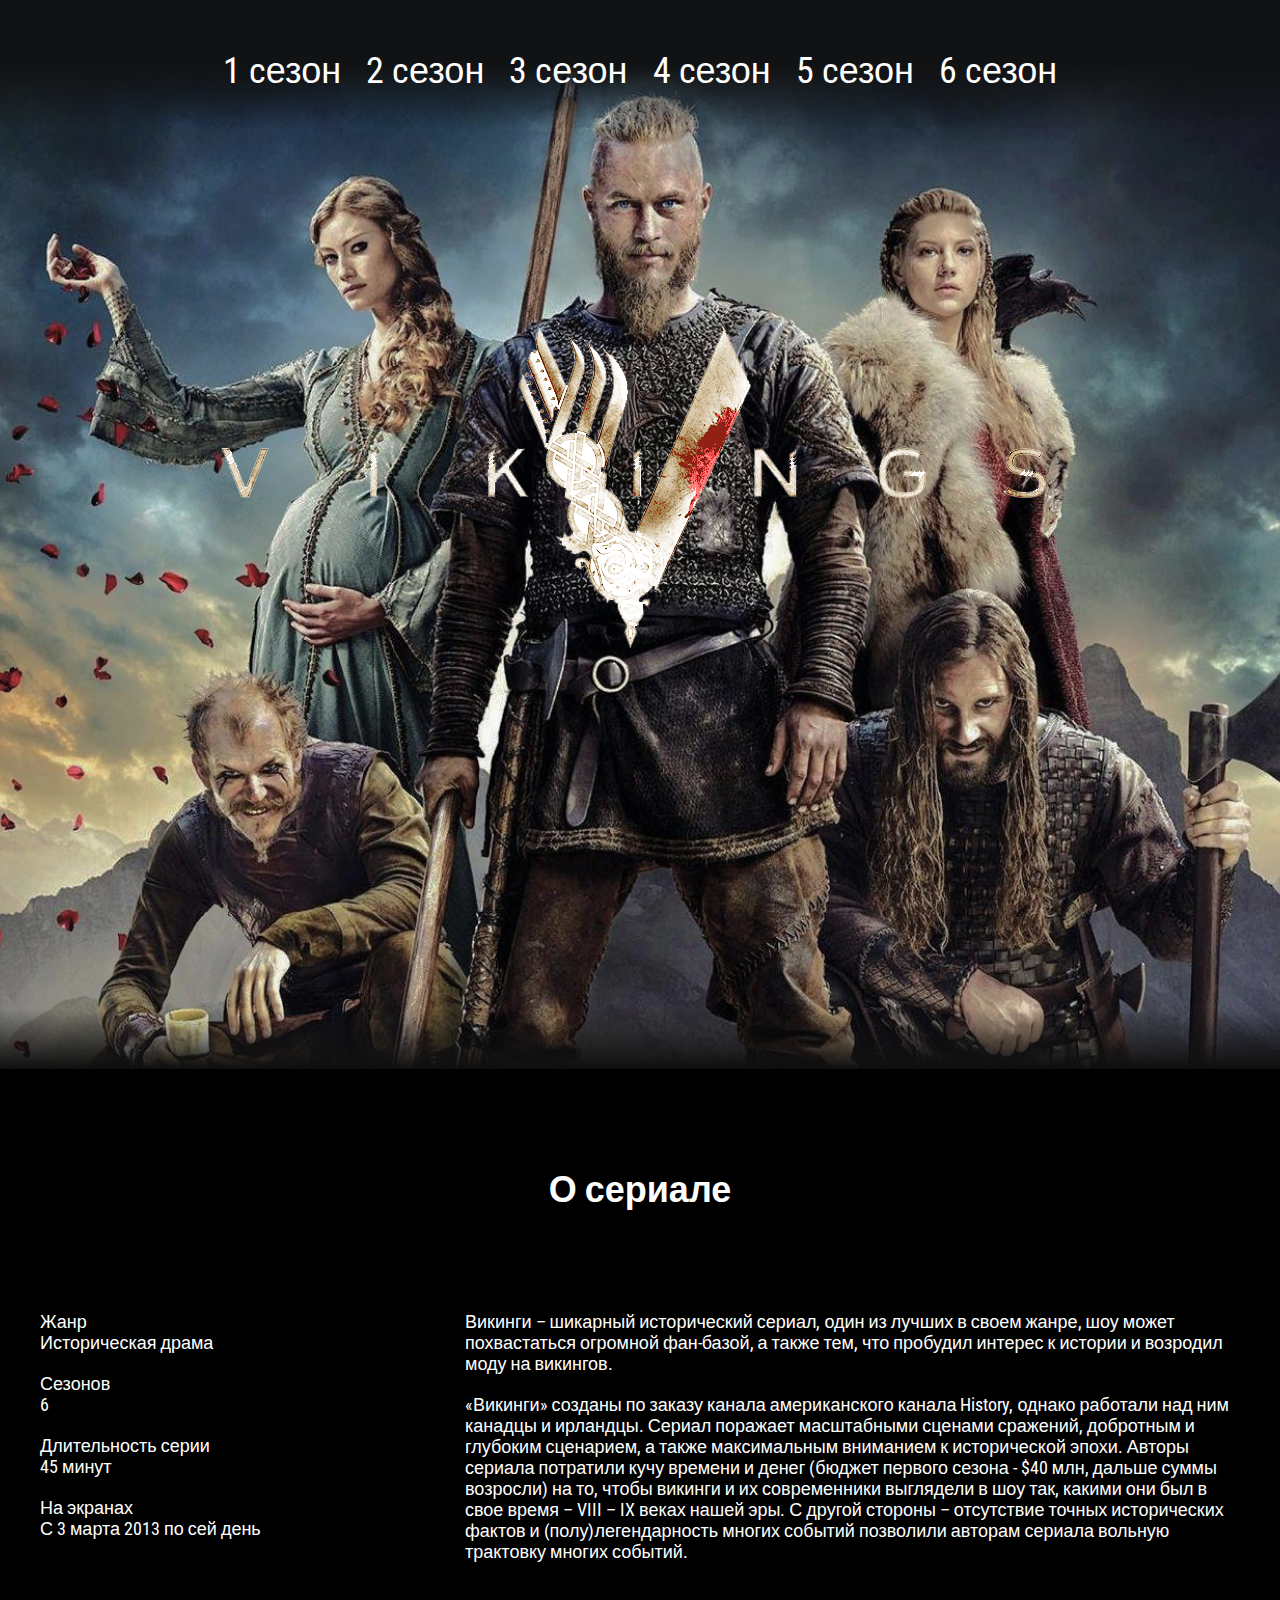
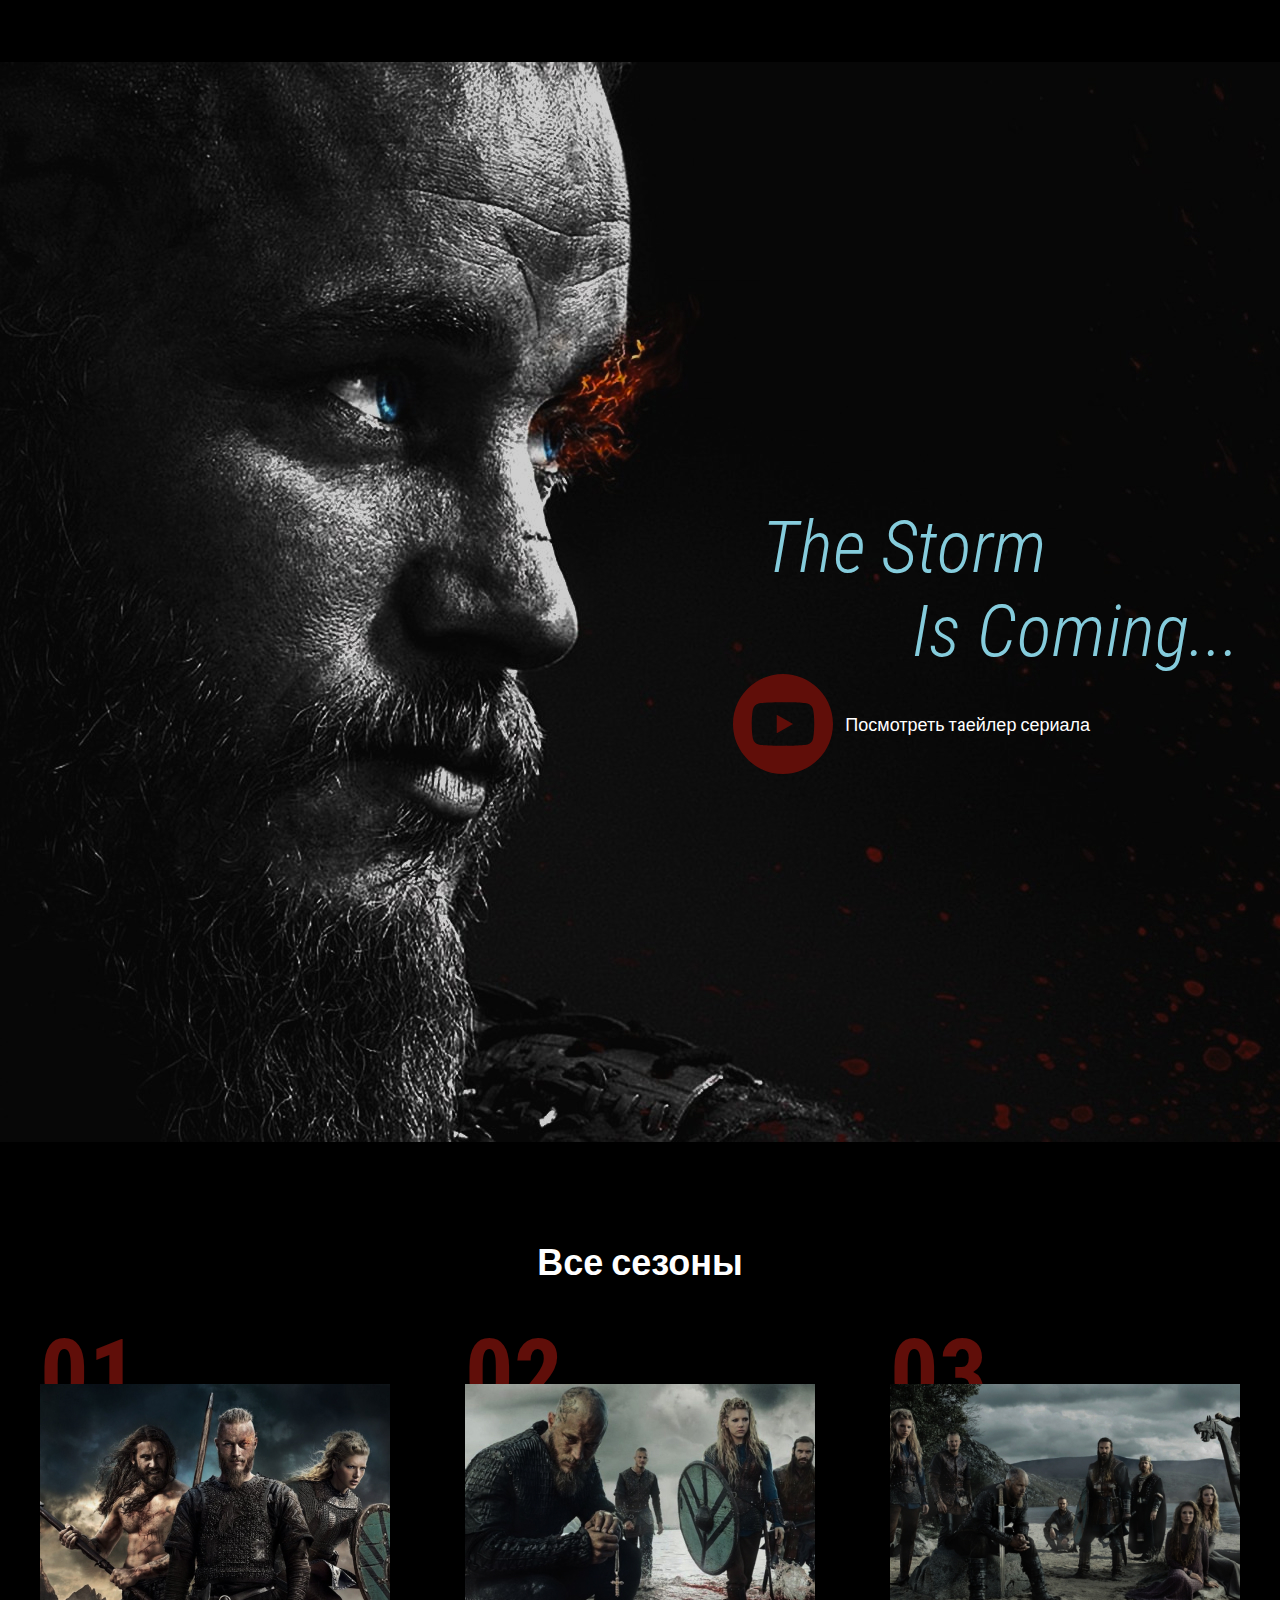
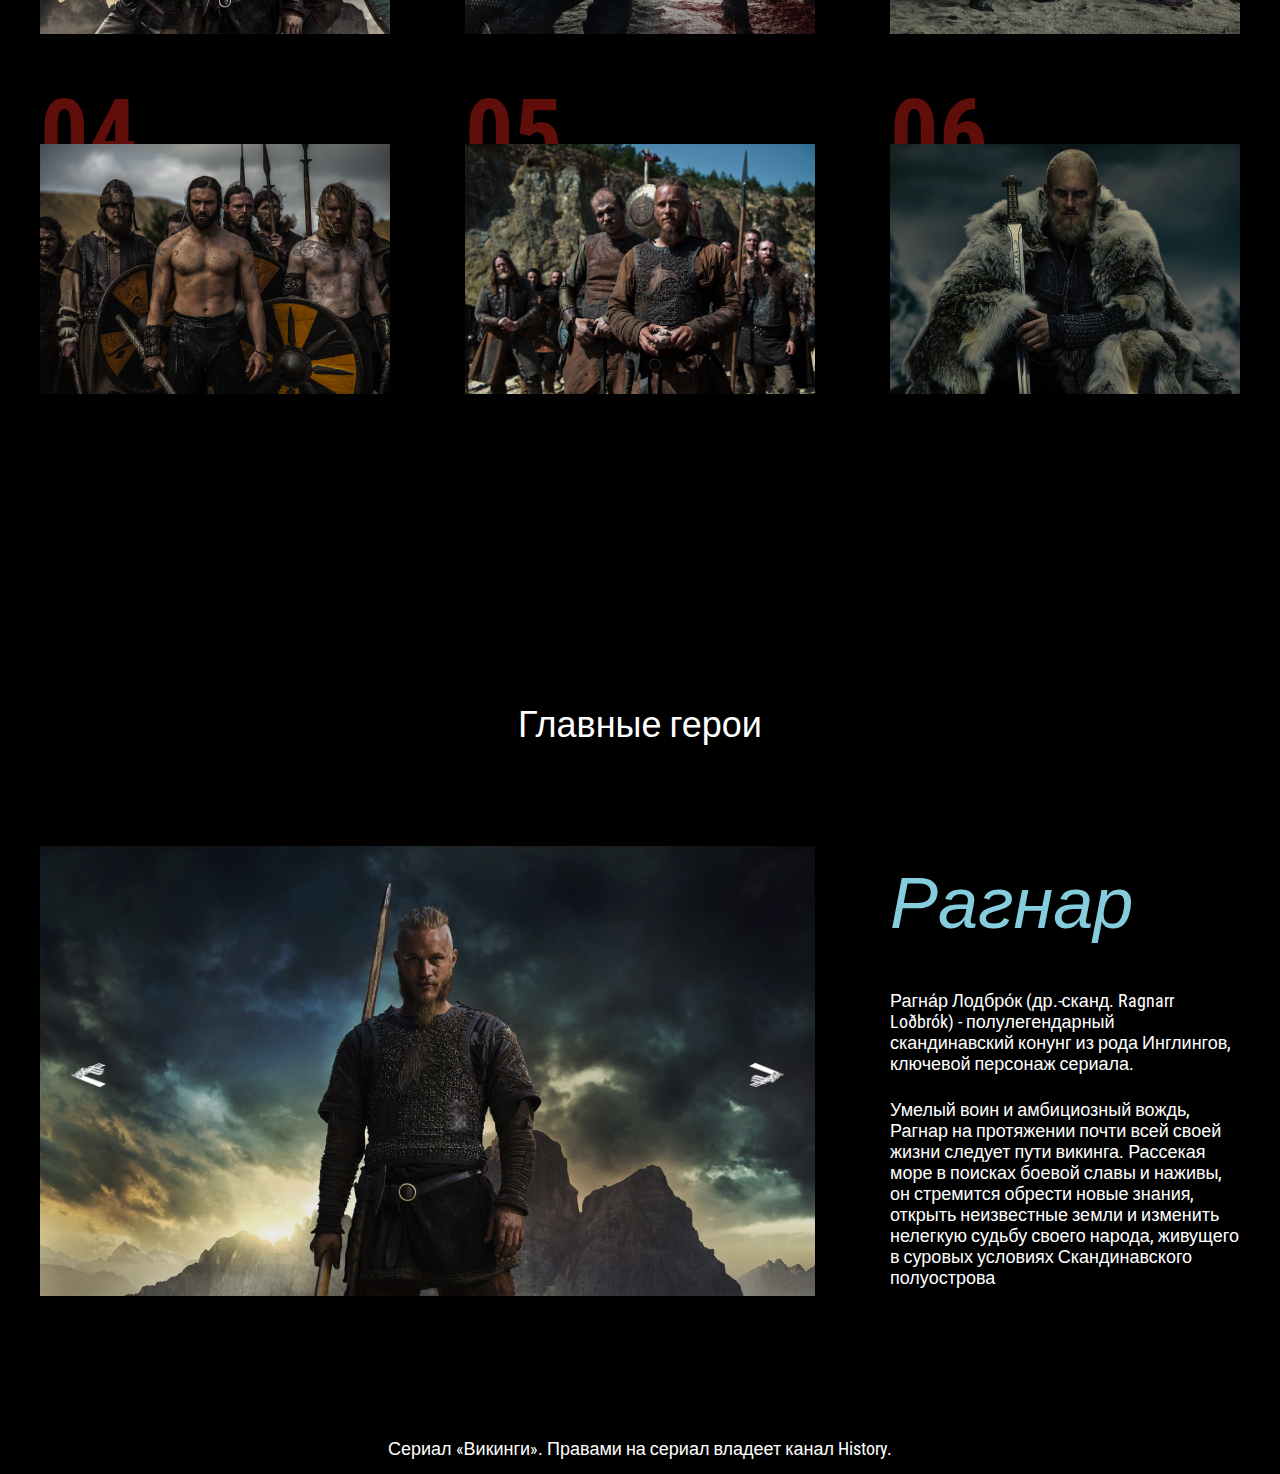
==== index.html @ b6025265 "initial commit" ====
<!DOCTYPE html>
<html lang="en">
<head>
  <meta charset="UTF-8">
  <meta name="viewport" content="width=device-width, initial-scale=1.0, shrink-to-fit=no">
  <title>Стартовый шаблон</title>
  <link rel="stylesheet" href="css/styles.css">
</head>
<body>
  <header class="header">
    <div class="site-header">
      <div class="container">
        <nav class="site-header__nav navbar">
          <ul class="navbar__list">
            <li class="navbar__item">
              <a href="#" class="navbar__link">1 cезон</a>
            </li>
            <li class="navbar__item">
              <a href="#" class="navbar__link">2 cезон</a>
            </li>
            <li class="navbar__item">
              <a href="#" class="navbar__link">3 cезон</a>
            </li>
            <li class="navbar__item">
              <a href="#" class="navbar__link">4 cезон</a>
            </li>
            <li class="navbar__item">
              <a href="#" class="navbar__link">5 cезон</a>
            </li>
            <li class="navbar__item">
              <a href="#" class="navbar__link">6 cезон</a>
            </li>
          </ul>
        </nav>
        <button class="menu-burger" type="button"></button>
      </div>
    </div>
    <div class="hero">
      <div class="container hero__container">
        <a href="#" class="logo">
          <img class="logo-img" src="img/logo.png" alt="">
        </a>
      </div>
    </div>
    <div class="header-bottom">
    </div>
  </header>
  <main class="site-main">
    <section class="about">
      <div class="container">
        <h2 class="about__title">О сериале</h2>
        <div class="about__wrapper">
          <ul class="about__list">
            <li class="about__item">
              <p class="about__text">Жанр</p>
              <p class="about__text">Историческая драма</p>
            </li>
            <li class="about__item">
              <p class="about__text">Сезонов</p>
              <p class="about__text">6</p>
            </li>
            <li class="about__item">
              <p class="about__text">Длительность серии</p>
              <p class="about__text">45 минут</p>
            </li>
            <li class="about__item">
              <p class="about__text">На экранах</p>
              <p class="about__text">С 3 марта 2013 по сей день</p>
            </li>
          </ul>
          <div class="about__box">
            <p class="about__text about__box-text">Викинги – шикарный исторический сериал, один из лучших в своем жанре, шоу может
              похвастаться огромной фан-базой, а также тем, что пробудил интерес к истории и возродил моду на викингов.</p>
            <p class="about__text about__box-text">«Викинги» созданы по заказу канала американского канала History, однако
              работали над ним канадцы и ирландцы. Сериал поражает масштабными сценами сражений, добротным и глубоким сценарием, а
              также максимальным вниманием к исторической
              эпохи. Авторы сериала потратили кучу времени и денег (бюджет первого сезона - $40 млн, дальше суммы возросли) на то,
              чтобы викинги и их современники выглядели в шоу так, какими они был в свое время – VIII – IX веках нашей эры. С
              другой
              стороны – отсутствие точных исторических фактов и (полу)легендарность многих событий позволили авторам сериала
              вольную
              трактовку многих событий.</p>
          </div>
        </div>
      </div>
    </section>
    <section class="youtube">
      <div class="container">
        <div class="youtube__wrapper">
          <h2 class="youtube__title">
            The Storm <span class="youtube__title--left">Is Coming...</span>
          </h2>
          <a href="https://www.youtube.com/results?search_query=mayoq+uz" target="_blank" class="youtube__link">Посмотреть тaейлер сериала</a>
        </div>
      </div>
    </section>
    <section class="intro">
      <div class="container">
        <h2 class="intro__title">Все сезоны</h2>
        <ul class="intro__list">
          <li class="intro__item">
            <img src="img/sezon1.jpg" alt="" class="intro__img">
            <a class="intro__item-hover" href="#">Смотреть</a>
          </li>
          <li class="intro__item">
            <img src="img/sezon2.jpg" alt="" class="intro__img">
            <a class="intro__item-hover" href="#">Смотреть</a>
          </li>
          <li class="intro__item">
            <img src="img/sezon3.jpg" alt="" class="intro__img">
            <a class="intro__item-hover" href="#">Смотреть</a>
          </li>
          <li class="intro__item">
            <img src="img/sezon4.jpg" alt="" class="intro__img">
            <a class="intro__item-hover" href="#">Смотреть</a>
          </li>
          <li class="intro__item">
            <img src="img/sezon5.jpg" alt="" class="intro__img">
            <a class="intro__item-hover" href="#">Смотреть</a>
          </li>
          <li class="intro__item">
            <img src="img/sezon6.jpg" alt="" class="intro__img">
            <a class="intro__item-hover" href="#">Смотреть</a>
          </li>
        </ul>
      </div>
    </section>
    <section class="slide">
      <div class="container">
        <h2 class="slide__title">Главные герои</h2>
        <div class="slide__wrapper">
          <div class="slide__carousel carosel">
            <button class="carosel__prev carousel-btn"></button>
            <button class="carosel__next carousel-btn"></button>
            <img src="img/ragnar.jpg" alt="" class="carosel__img">
          </div>
          <div class="slide__info information">
            <h3 class="information__title">Рагнар</h3>
            <p class="information__text information__text--first">Рагна́р Лодбро́к (др.-сканд. Ragnarr Loðbrók) - полулегендарный скандинавский конунг из рода Инглингов, ключевой персонаж сериала.</p>
            <p class="information__text">Умелый воин и амбициозный вождь, Рагнар на протяжении почти всей своей жизни следует пути викинга. Рассекая море в
            поисках боевой славы и наживы, он стремится обрести новые знания, открыть неизвестные земли и изменить нелегкую судьбу
            своего народа, живущего в суровых условиях Скандинавского полуострова</p>
          </div>
        </div>
      </div>
    </section>
  </main>


  <footer class="site-footer">
    <div class="container">
      <p class="site-footer__text">Сериал «Викинги». Правами на сериал владеет канал History.</p>
    </div>
  </footer>


  <script>
    var elModalToggler = document.querySelector('.menu-burger');
    var elModal = document.querySelector('.site-header');
    var elModalClose = document.querySelector('.site-header--open');

    elModalToggler.addEventListener('click', function () {
      elModal.classList.toggle('site-header--open');
    });
  </script>
</body>
</html>
---- css/styles.css ----
/*! normalize.css v8.0.1 | MIT License | github.com/necolas/normalize.css */
/* Document
========================================================================== */
/**
* 1. Correct the line height in all browsers.
* 2. Prevent adjustments of font size after orientation changes in iOS.
*/
html {
  line-height: 1.15;
  /* 1 */
  -webkit-text-size-adjust: 100%;
  /* 2 */
}

/* Sections
========================================================================== */
/**
* Remove the margin in all browsers.
*/
body {
  margin: 0;
}

/**
* Render the `main` element consistently in IE.
*/
main {
  display: block;
}

/**
* Correct the font size and margin on `h1` elements within `section` and
* `article` contexts in Chrome, Firefox, and Safari.
*/
h1 {
  font-size: 2em;
  margin: 0.67em 0;
}

/* Grouping content
========================================================================== */
/**
* 1. Add the correct box sizing in Firefox.
* 2. Show the overflow in Edge and IE.
*/
hr {
  -webkit-box-sizing: content-box;
          box-sizing: content-box;
  /* 1 */
  height: 0;
  /* 1 */
  overflow: visible;
  /* 2 */
}

/**
* 1. Correct the inheritance and scaling of font size in all browsers.
* 2. Correct the odd `em` font sizing in all browsers.
*/
pre {
  font-family: monospace, monospace;
  /* 1 */
  font-size: 1em;
  /* 2 */
}

/* Text-level semantics
========================================================================== */
/**
* Remove the gray background on active links in IE 10.
*/
a {
  background-color: transparent;
}

/**
* 1. Remove the bottom border in Chrome 57-
* 2. Add the correct text decoration in Chrome, Edge, IE, Opera, and Safari.
*/
abbr[title] {
  border-bottom: none;
  /* 1 */
  text-decoration: underline;
  /* 2 */
  -webkit-text-decoration: underline dotted;
          text-decoration: underline dotted;
  /* 2 */
}

/**
* Add the correct font weight in Chrome, Edge, and Safari.
*/
b,
strong {
  font-weight: bolder;
}

/**
* 1. Correct the inheritance and scaling of font size in all browsers.
* 2. Correct the odd `em` font sizing in all browsers.
*/
code,
kbd,
samp {
  font-family: monospace, monospace;
  /* 1 */
  font-size: 1em;
  /* 2 */
}

/**
* Add the correct font size in all browsers.
*/
small {
  font-size: 80%;
}

/**
* Prevent `sub` and `sup` elements from affecting the line height in
* all browsers.
*/
sub,
sup {
  font-size: 75%;
  line-height: 0;
  position: relative;
  vertical-align: baseline;
}

sub {
  bottom: -0.25em;
}

sup {
  top: -0.5em;
}

/* Embedded content
========================================================================== */
/**
* Remove the border on images inside links in IE 10.
*/
img {
  border-style: none;
}

/* Forms
========================================================================== */
/**
* 1. Change the font styles in all browsers.
* 2. Remove the margin in Firefox and Safari.
*/
button,
input,
optgroup,
select,
textarea {
  font-family: inherit;
  /* 1 */
  font-size: 100%;
  /* 1 */
  line-height: 1.15;
  /* 1 */
  margin: 0;
  /* 2 */
}

/**
* Show the overflow in IE.
* 1. Show the overflow in Edge.
*/
button,
input {
  /* 1 */
  overflow: visible;
}

/**
* Remove the inheritance of text transform in Edge, Firefox, and IE.
* 1. Remove the inheritance of text transform in Firefox.
*/
button,
select {
  /* 1 */
  text-transform: none;
}

/**
* Correct the inability to style clickable types in iOS and Safari.
*/
button,
[type="button"],
[type="reset"],
[type="submit"] {
  -webkit-appearance: button;
}

/**
* Remove the inner border and padding in Firefox.
*/
button::-moz-focus-inner,
[type="button"]::-moz-focus-inner,
[type="reset"]::-moz-focus-inner,
[type="submit"]::-moz-focus-inner {
  border-style: none;
  padding: 0;
}

/**
* Restore the focus styles unset by the previous rule.
*/
button:-moz-focusring,
[type="button"]:-moz-focusring,
[type="reset"]:-moz-focusring,
[type="submit"]:-moz-focusring {
  outline: 1px dotted ButtonText;
}

/**
* Correct the padding in Firefox.
*/
fieldset {
  padding: 0.35em 0.75em 0.625em;
}

/**
* 1. Correct the text wrapping in Edge and IE.
* 2. Correct the color inheritance from `fieldset` elements in IE.
* 3. Remove the padding so developers are not caught out when they zero out
*    `fieldset` elements in all browsers.
*/
legend {
  -webkit-box-sizing: border-box;
          box-sizing: border-box;
  /* 1 */
  color: inherit;
  /* 2 */
  display: table;
  /* 1 */
  max-width: 100%;
  /* 1 */
  padding: 0;
  /* 3 */
  white-space: normal;
  /* 1 */
}

/**
* Add the correct vertical alignment in Chrome, Firefox, and Opera.
*/
progress {
  vertical-align: baseline;
}

/**
* Remove the default vertical scrollbar in IE 10+.
*/
textarea {
  overflow: auto;
}

/**
* 1. Add the correct box sizing in IE 10.
* 2. Remove the padding in IE 10.
*/
[type="checkbox"],
[type="radio"] {
  -webkit-box-sizing: border-box;
          box-sizing: border-box;
  /* 1 */
  padding: 0;
  /* 2 */
}

/**
* Correct the cursor style of increment and decrement buttons in Chrome.
*/
[type="number"]::-webkit-inner-spin-button,
[type="number"]::-webkit-outer-spin-button {
  height: auto;
}

/**
* 1. Correct the odd appearance in Chrome and Safari.
* 2. Correct the outline style in Safari.
*/
[type="search"] {
  -webkit-appearance: textfield;
  /* 1 */
  outline-offset: -2px;
  /* 2 */
}

/**
* Remove the inner padding in Chrome and Safari on macOS.
*/
[type="search"]::-webkit-search-decoration {
  -webkit-appearance: none;
}

/**
* 1. Correct the inability to style clickable types in iOS and Safari.
* 2. Change font properties to `inherit` in Safari.
*/
::-webkit-file-upload-button {
  -webkit-appearance: button;
  /* 1 */
  font: inherit;
  /* 2 */
}

/* Interactive
========================================================================== */
/*
* Add the correct display in Edge, IE 10+, and Firefox.
*/
details {
  display: block;
}

/*
* Add the correct display in all browsers.
*/
summary {
  display: list-item;
}

/* Misc
========================================================================== */
/**
* Add the correct display in IE 10+.
*/
template {
  display: none;
}

/**
* Add the correct display in IE 10.
*/
[hidden] {
  display: none;
}

@font-face {
  font-family: "Roboto Condensed";
  font-style: italic;
  font-weight: 300;
  font-display: swap;
  src: url("../fonts/roboto-condensed-v19-latin-300italic.woff2") format("woff2"), url("../fonts/roboto-condensed-v19-latin-300italic.woff") format("woff");
}

@font-face {
  font-family: "Roboto Condensed";
  font-style: normal;
  font-weight: 400;
  font-display: swap;
  src: url("../fonts/roboto-condensed-v19-latin-regular.woff2") format("woff2"), url("../fonts/roboto-condensed-v19-latin-regular.woff") format("woff");
}

@font-face {
  font-family: "Roboto Condensed";
  font-style: normal;
  font-weight: 700;
  font-display: swap;
  src: url("../fonts/roboto-condensed-v19-latin-700.woff2") format("woff2"), url("../fonts/roboto-condensed-v19-latin-700.woff") format("woff");
}

html {
  height: 100%;
  scroll-behavior: smooth;
  -webkit-box-sizing: border-box;
          box-sizing: border-box;
}

*,
*::before,
*::after {
  -webkit-box-sizing: inherit;
          box-sizing: inherit;
  margin: 0;
  padding: 0;
  list-style: none;
  text-decoration: none;
}

body {
  display: -webkit-box;
  display: -ms-flexbox;
  display: flex;
  -webkit-box-orient: vertical;
  -webkit-box-direction: normal;
      -ms-flex-direction: column;
          flex-direction: column;
  height: 100%;
  font-family: "Roboto Condensed", sans-serif;
  font-size: 16px;
  line-height: 1.5;
  background-color: #000;
  color: #fff;
}

img {
  max-width: 100%;
  height: auto;
}

.visually-hidden {
  position: absolute;
  width: 1px;
  height: 1px;
  margin: -1px;
  border: 0;
  padding: 0;
  clip: rect(0 0 0 0);
  overflow: hidden;
}

.container {
  max-width: 1280px;
  padding-left: 40px;
  padding-right: 40px;
  margin-left: auto;
  margin-right: auto;
}

@media only screen and (max-width: 1000px) {
  .container {
    padding-left: 20px;
    padding-right: 20px;
  }
}

.header {
  background-image: url("../img/hero-bg.jpg");
  background-repeat: no-repeat;
  background-position: center 65px;
  background-size: cover;
}

.site-header {
  padding: 50px 0 58px;
  background-image: -webkit-gradient(linear, left top, left bottom, from(#111213), color-stop(43.62%, #111213), color-stop(86.33%, rgba(32, 31, 33, 0)));
  background-image: linear-gradient(180deg, #111213 0%, #111213 43.62%, rgba(32, 31, 33, 0) 86.33%);
}

.header-bottom {
  padding: 30px 0;
  background-image: -webkit-gradient(linear, left top, left bottom, from(#0E0E0E), color-stop(16.53%, rgba(17, 17, 17, 0.850295)), to(rgba(32, 31, 33, 0)));
  background-image: linear-gradient(180deg, #0E0E0E 0%, rgba(17, 17, 17, 0.850295) 16.53%, rgba(32, 31, 33, 0) 100%);
  -webkit-transform: rotate(180deg);
          transform: rotate(180deg);
}

@media only screen and (max-width: 600px) {
  .site-header {
    padding: 20px 0;
  }
  .header {
    background-position: center 25px;
  }
}

.navbar__list {
  display: -webkit-box;
  display: -ms-flexbox;
  display: flex;
  -webkit-box-align: center;
      -ms-flex-align: center;
          align-items: center;
  -webkit-box-pack: center;
      -ms-flex-pack: center;
          justify-content: center;
}

.navbar__item {
  margin-right: 25px;
}

.navbar__item:last-child {
  margin-right: 0;
}

.navbar__link {
  font-size: 36px;
  line-height: 42px;
  color: #FFFFFF;
  -webkit-transition: color 0.3s ease;
  transition: color 0.3s ease;
}

.navbar__link:hover {
  color: #85CCDC;
  text-decoration: underline;
}

.menu-burger {
  display: none;
}

@media only screen and (max-width: 1000px) {
  .site-header__nav {
    display: none;
  }
  .menu-burger {
    display: -webkit-box;
    display: -ms-flexbox;
    display: flex;
    width: 40px;
    height: 40px;
    background-image: url("../img/menu-icon.svg");
    background-repeat: no-repeat;
    background-position: center center;
    background-size: contain;
    border: none;
    background-color: transparent;
    margin-left: auto;
    position: relative;
    z-index: 10;
    outline: 0;
  }
  .site-header--open .menu-burger {
    background-image: url("../img/menu-close.svg");
  }
  .site-header--open {
    position: relative;
  }
  .site-header--open::before {
    content: "";
    display: inline-block;
    position: absolute;
    left: 0;
    top: 0;
    width: 100%;
    height: 1100vh;
    background-color: rgba(0, 0, 0, 0.4);
    z-index: 4;
  }
  .site-header--open .site-header__nav {
    display: block;
    position: absolute;
    top: 0;
    right: 0;
    width: 75%;
    height: 100vh;
    background-color: #333;
    padding: 90px 20px 00px 0;
    z-index: 5;
    overflow-y: auto;
  }
  .site-header--open .navbar__list {
    -webkit-box-orient: vertical;
    -webkit-box-direction: normal;
        -ms-flex-direction: column;
            flex-direction: column;
    -webkit-box-align: end;
        -ms-flex-align: end;
            align-items: flex-end;
  }
  .site-header--open .navbar__item {
    margin-right: 0;
    margin-bottom: 60px;
  }
  .site-header--open .navbar__item:last-child {
    margin-bottom: 0;
  }
  .site-header--open .navbar__link {
    font-size: 32px;
    letter-spacing: 1px;
  }
  .site-header--open .navbar__link:hover {
    color: #fff;
    text-decoration: none;
    opacity: 0.7;
  }
}

@media only screen and (max-width: 650px) {
  .site-header--open .navbar__item {
    margin-bottom: 25px;
  }
  .site-header--open .navbar__link {
    font-size: 20px;
    line-height: 24px;
  }
}

@media only screen and (max-width: 600px) {
  .menu-burger {
    width: 25px;
    height: 25px;
  }
}

.logo {
  display: inline-block;
  vertical-align: baseline;
}

.logo-img {
  display: inline-block;
  vertical-align: middle;
}

.hero {
  padding: 178px 0 360px;
}

.hero__container {
  display: -webkit-box;
  display: -ms-flexbox;
  display: flex;
  -webkit-box-align: center;
      -ms-flex-align: center;
          align-items: center;
  -webkit-box-pack: center;
      -ms-flex-pack: center;
          justify-content: center;
}

@media only screen and (max-width: 1000px) {
  .hero {
    padding: 120px 0 282px;
  }
}

@media only screen and (max-width: 700px) {
  .hero {
    padding: 80px 0 180px;
  }
}

@media only screen and (max-width: 450px) {
  .hero {
    padding: 40px 0 100px;
  }
}

.about {
  padding: 100px 0;
}

.about__wrapper {
  display: -webkit-box;
  display: -ms-flexbox;
  display: flex;
  -webkit-box-pack: justify;
      -ms-flex-pack: justify;
          justify-content: space-between;
}

.about__title {
  text-align: center;
  font-size: 36px;
  line-height: 42px;
  margin-bottom: 100px;
}

.about__list {
  margin-right: 30px;
  min-width: 225px;
}

.about__item {
  margin-bottom: 20px;
}

.about__item:last-child {
  margin-bottom: 0;
}

.about__text {
  font-size: 18px;
  line-height: 21px;
}

.about__box {
  max-width: 775px;
}

.about__box-text {
  margin-bottom: 20px;
}

.about__box-text:last-child {
  margin-bottom: 0;
}

@media only screen and (max-width: 700px) {
  .about {
    padding: 50px 0;
  }
  .about__title {
    margin-bottom: 50px;
    text-align: left;
  }
  .about__wrapper {
    -webkit-box-orient: vertical;
    -webkit-box-direction: normal;
        -ms-flex-direction: column;
            flex-direction: column;
  }
  .about__text {
    font-size: 16px;
  }
  .about__list {
    margin-bottom: 40px;
  }
}

.youtube {
  padding: 444px 0 368px;
  background-image: url("../img/youtube.jpg");
  background-repeat: no-repeat;
  background-position: center center;
  background-size: cover;
  position: relative;
}

.youtube__wrapper {
  display: -webkit-box;
  display: -ms-flexbox;
  display: flex;
  -webkit-box-orient: vertical;
  -webkit-box-direction: normal;
      -ms-flex-direction: column;
          flex-direction: column;
  -webkit-box-align: end;
      -ms-flex-align: end;
          align-items: flex-end;
}

.youtube__title {
  font-style: italic;
  font-weight: 300;
  font-size: 72px;
  line-height: 84px;
  color: #85CCDC;
}

.youtube__title--left {
  display: block;
  padding-left: 150px;
}

.youtube__link {
  font-size: 18px;
  line-height: 21px;
  padding-right: 150px;
  color: #FFFFFF;
  display: -webkit-box;
  display: -ms-flexbox;
  display: flex;
  -webkit-box-align: center;
      -ms-flex-align: center;
          align-items: center;
}

.youtube__link::before {
  content: "";
  display: inline-block;
  width: 100px;
  height: 100px;
  background-image: url("../img/youtube-icon.svg");
  background-repeat: no-repeat;
  background-position: center center;
  background-size: contain;
  margin-right: 12px;
}

.youtube__link::after {
  content: "";
  display: -webkit-box;
  display: -ms-flexbox;
  display: flex;
  position: absolute;
  left: 0;
  top: 0;
  width: 100%;
  bottom: 0;
}

@media only screen and (max-width: 1200px) {
  .youtube {
    padding: 350px 0 300px;
  }
}

@media only screen and (max-width: 1000px) {
  .youtube {
    padding: 280px 0 220px;
  }
  .youtube__title {
    font-size: 54px;
    line-height: 70px;
  }
  .youtube__link {
    padding-right: 80px;
  }
}

@media only screen and (max-width: 800px) {
  .youtube {
    padding: 190px 0 110px;
  }
  .youtube__title {
    font-size: 36px;
    line-height: 50px;
    margin-bottom: 20px;
  }
  .youtube__title--left {
    padding-left: 50px;
  }
  .youtube__link {
    padding-right: 0;
    font-size: 16px;
    -webkit-box-orient: vertical;
    -webkit-box-direction: normal;
        -ms-flex-direction: column;
            flex-direction: column;
  }
  .youtube__link::before {
    width: 50px;
    height: 50px;
    margin-right: 0;
    margin-bottom: 10px;
  }
}

@media only screen and (max-width: 430px) {
  .youtube__title {
    font-size: 28px;
    line-height: 35px;
    margin-bottom: 20px;
  }
  .youtube__title--left {
    padding-left: 20px;
  }
  .youtube__link {
    max-width: 150px;
  }
}

.intro {
  padding: 100px 0;
}

.intro__title {
  text-align: center;
  margin-bottom: 100px;
  font-size: 36px;
  line-height: 42px;
}

.intro__list {
  display: -webkit-box;
  display: -ms-flexbox;
  display: flex;
  margin: 0 -37.5px;
  -ms-flex-wrap: wrap;
      flex-wrap: wrap;
  -ms-flex-pack: distribute;
      justify-content: space-around;
  -webkit-box-align: center;
      -ms-flex-align: center;
          align-items: center;
}

.intro__item {
  max-width: 350px;
  margin: 0 37.5px;
  padding: 0px 0 0px;
  position: relative;
  margin-bottom: 110px;
}

.intro__item::before {
  content: "00";
  display: inline-block;
  position: absolute;
  top: -10px;
  left: 0;
  font-weight: bold;
  font-size: 96px;
  line-height: 0;
  color: #600E09;
  z-index: -1;
}

.intro__item:hover::after {
  -webkit-transform: scaleX(1);
          transform: scaleX(1);
}

.intro__item:hover .intro__item-hover {
  opacity: 1;
}

.intro__item::after {
  content: "";
  -webkit-transition: -webkit-transform 0.3s ease;
  transition: -webkit-transform 0.3s ease;
  transition: transform 0.3s ease;
  transition: transform 0.3s ease, -webkit-transform 0.3s ease;
  display: inline-block;
  position: absolute;
  top: 0px;
  bottom: 0px;
  left: 0;
  right: 0;
  background-color: rgba(0, 0, 0, 0.5);
  -webkit-transform: scaleX(0);
          transform: scaleX(0);
}

.intro__item:nth-child(1)::before {
  content: "01";
}

.intro__item:nth-child(2)::before {
  content: "02";
}

.intro__item:nth-child(3)::before {
  content: "03";
}

.intro__item:nth-child(4)::before {
  content: "04";
}

.intro__item:nth-child(5)::before {
  content: "05";
}

.intro__item:nth-child(6)::before {
  content: "06";
}

.intro__img {
  display: inline-block;
  vertical-align: middle;
  -o-object-fit: cover;
     object-fit: cover;
  width: 350px;
}

.intro__item-hover {
  background-color: #000;
  padding: 15px;
  -webkit-transform: translate(-50%, -50%);
          transform: translate(-50%, -50%);
  position: absolute;
  top: 50%;
  opacity: 0;
  left: 50%;
  font-size: 36px;
  line-height: 42px;
  z-index: 11;
  display: inline-block;
  color: #fff;
}

@media only screen and (max-width: 1200px) {
  .intro__list {
    margin: 0 -20px;
  }
  .intro__item {
    margin: 0 20px 110px;
  }
}

@media only screen and (max-width: 1000px) {
  .intro {
    padding: 45px 0;
  }
  .intro__title {
    margin-bottom: 50px;
    font-size: 30px;
  }
}

.slide {
  padding: 100px 0 120px;
}

.slide__title {
  text-align: center;
  margin-bottom: 100px;
  font-weight: normal;
  font-size: 36px;
  line-height: 42px;
}

.slide__wrapper {
  display: -webkit-box;
  display: -ms-flexbox;
  display: flex;
  -webkit-box-pack: justify;
      -ms-flex-pack: justify;
          justify-content: space-between;
  -webkit-box-align: center;
      -ms-flex-align: center;
          align-items: center;
}

.slide__carousel {
  position: relative;
  margin-right: 20px;
}

.carosel__prev {
  background-image: url("../img/slide-btn_prev.png");
  left: 30px;
}

.carousel-btn {
  border: 0;
  background-color: transparent;
  position: absolute;
  top: 50%;
  -webkit-transform: translateY(-50%);
          transform: translateY(-50%);
  display: inline-block;
  width: 36px;
  height: 36px;
  background-repeat: no-repeat;
  background-position: center center;
  background-size: contain;
}

.carosel__next {
  background-image: url("../img/slide-btn__next.png");
  right: 30px;
}

.slide__info {
  max-width: 350px;
}

.information__title {
  font-style: italic;
  font-weight: 300;
  font-size: 72px;
  line-height: 84px;
  margin-bottom: 44px;
  color: #85CCDC;
}

.information__text {
  font-size: 18px;
  line-height: 21px;
}

.information__text--first {
  margin-bottom: 25px;
}

@media only screen and (max-width: 1000px) {
  .slide {
    padding: 50px 0 120px;
  }
  .slide__wrapper {
    -webkit-box-orient: vertical;
    -webkit-box-direction: normal;
        -ms-flex-direction: column;
            flex-direction: column;
  }
  .information__title {
    font-size: 50px;
    line-height: 65px;
  }
  .slide__carousel {
    margin-right: 0;
    margin-bottom: 30px;
  }
  .slide__info {
    max-width: 100%;
  }
  .slide__title {
    margin-bottom: 50px;
  }
}

@media only screen and (max-width: 600px) {
  .carousel-btn {
    width: 25px;
    height: 25px;
  }
  .information__title {
    font-size: 30px;
    line-height: 36px;
    margin-bottom: 20px;
  }
  .carosel__prev {
    left: 10px;
  }
  .carosel__next {
    right: 10px;
  }
  .information__text {
    font-size: 16px;
    line-height: 21px;
  }
}

.site-footer {
  padding: 15px 0;
}

.site-footer__text {
  text-align: center;
  font-size: 18px;
  line-height: 21px;
}

@media only screen and (max-width: 600px) {
  .site-footer__text {
    font-size: 16px;
    line-height: 21px;
  }
}
/*# sourceMappingURL=styles.css.map */
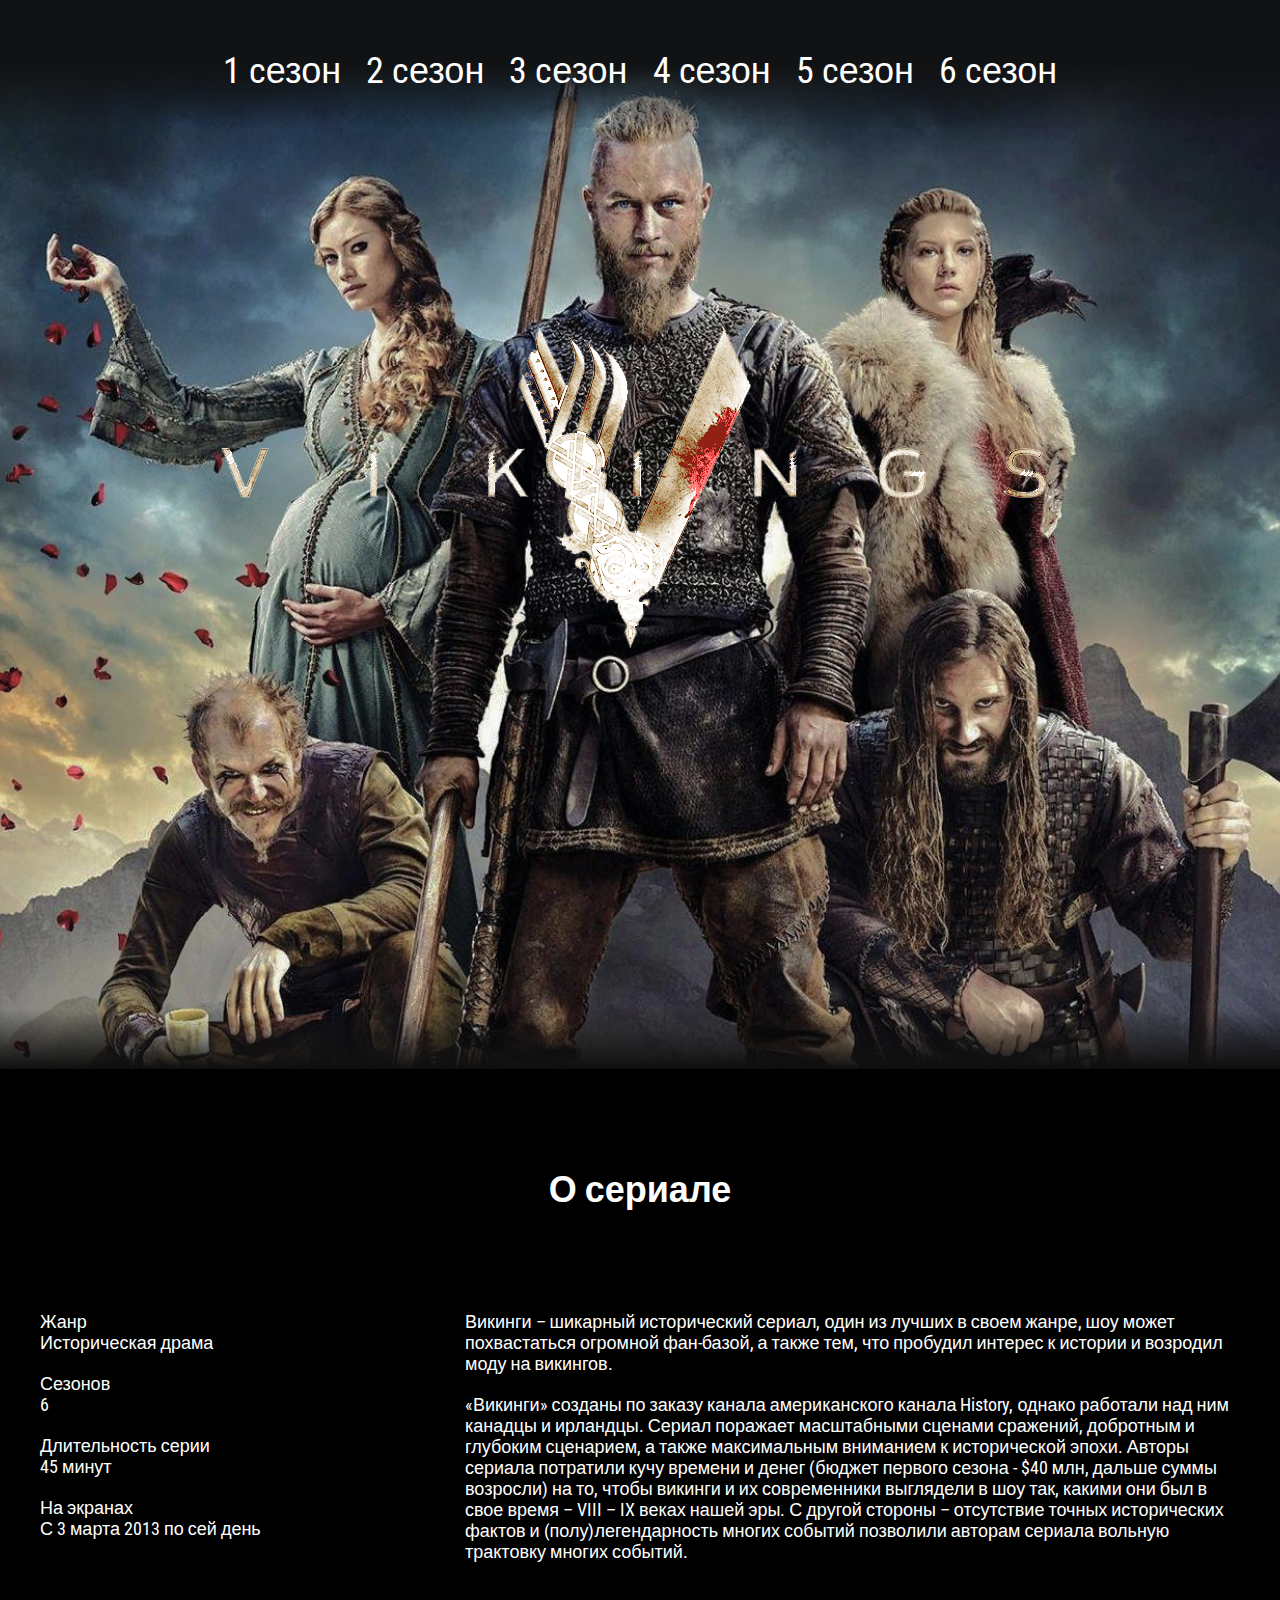
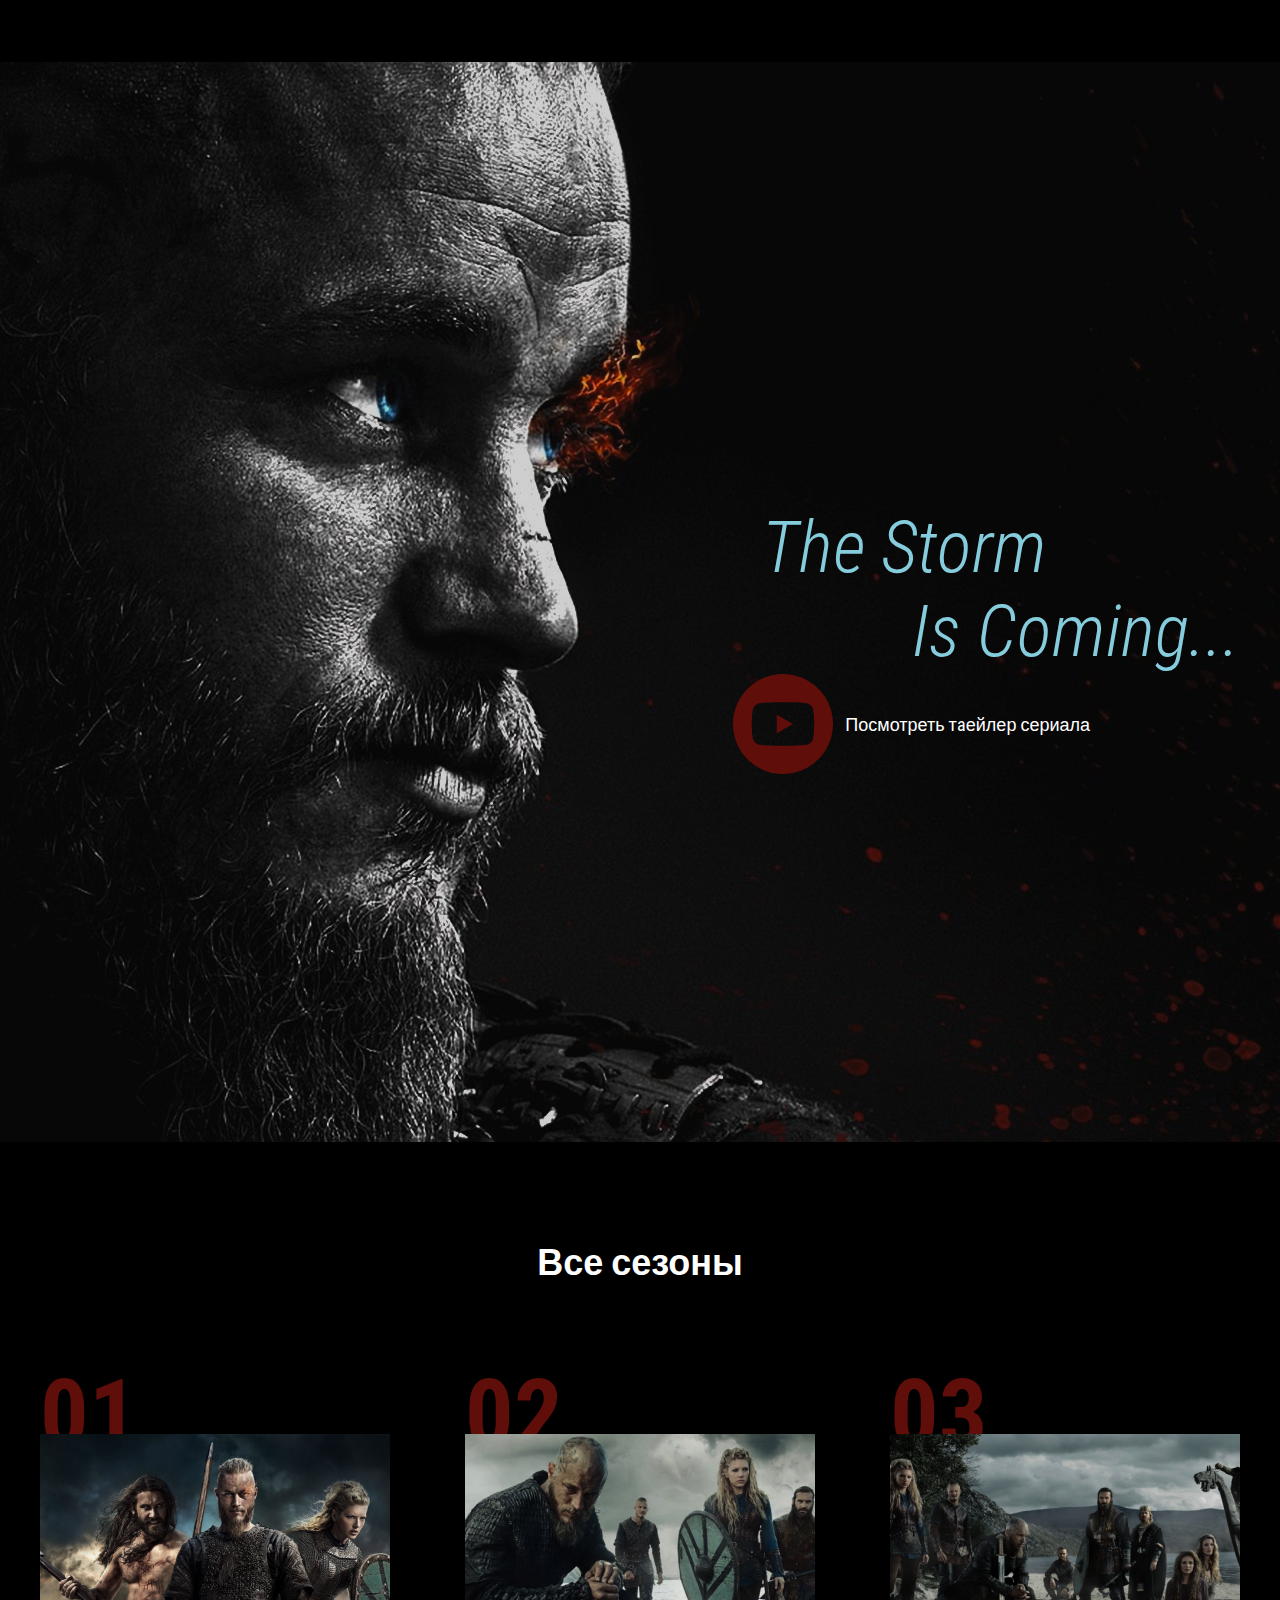
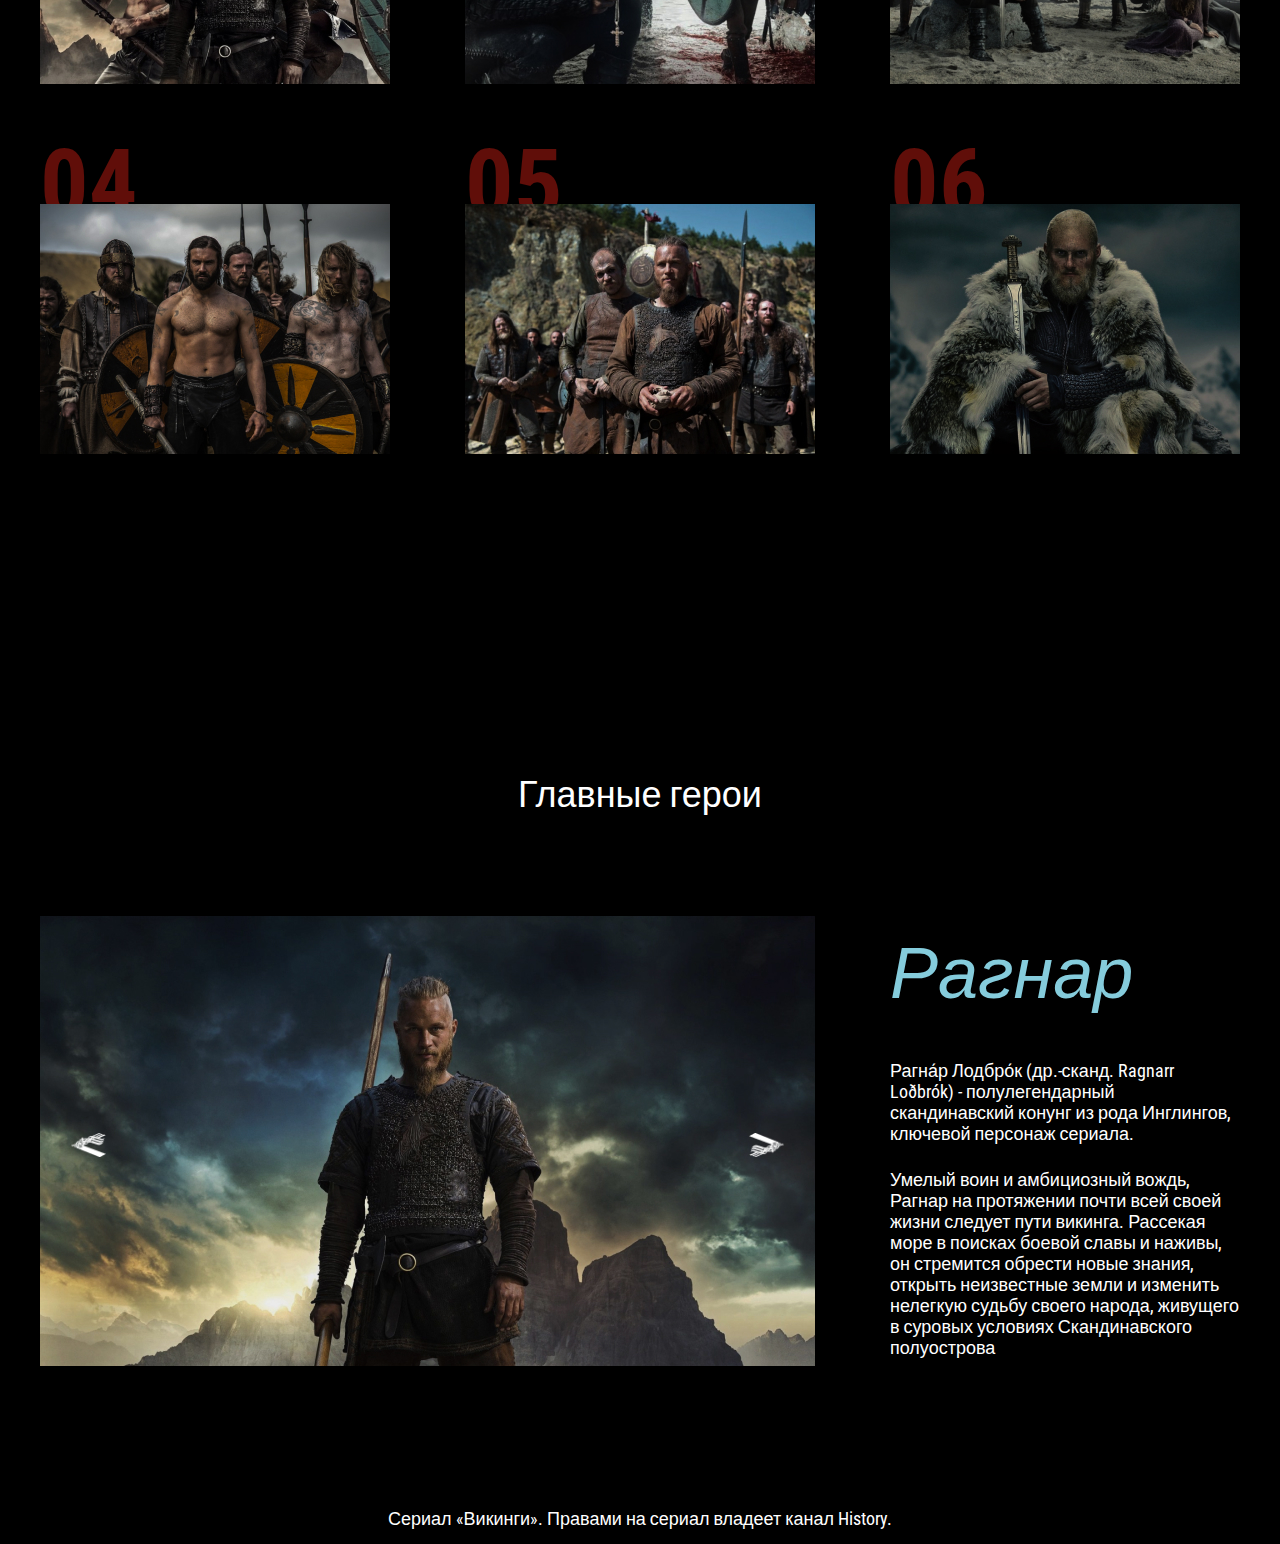
==== commit b971446d: "add new block" ====
--- a/index.html
+++ b/index.html
@@ -13,22 +13,22 @@
         <nav class="site-header__nav navbar">
           <ul class="navbar__list">
             <li class="navbar__item">
-              <a href="#" class="navbar__link">1 cезон</a>
+              <a href="sezon-1.html" class="navbar__link">1 cезон</a>
             </li>
             <li class="navbar__item">
-              <a href="#" class="navbar__link">2 cезон</a>
+              <a href="sezon-2.html" class="navbar__link">2 cезон</a>
             </li>
             <li class="navbar__item">
-              <a href="#" class="navbar__link">3 cезон</a>
+              <a href="sezon-3.html" class="navbar__link">3 cезон</a>
             </li>
             <li class="navbar__item">
-              <a href="#" class="navbar__link">4 cезон</a>
+              <a href="sezon-4.html" class="navbar__link">4 cезон</a>
             </li>
             <li class="navbar__item">
-              <a href="#" class="navbar__link">5 cезон</a>
+              <a href="sezon-5.html" class="navbar__link">5 cезон</a>
             </li>
             <li class="navbar__item">
-              <a href="#" class="navbar__link">6 cезон</a>
+              <a href="sezon-6.html" class="navbar__link">6 cезон</a>
             </li>
           </ul>
         </nav>
--- a/css/styles.css
+++ b/css/styles.css
@@ -423,6 +423,15 @@
   margin-right: auto;
 }
 
+.sezon__container {
+  display: -webkit-box;
+  display: -ms-flexbox;
+  display: flex;
+  -webkit-box-align: center;
+      -ms-flex-align: center;
+          align-items: center;
+}
+
 @media only screen and (max-width: 1000px) {
   .container {
     padding-left: 20px;
@@ -432,6 +441,13 @@
 
 .header {
   background-image: url("../img/hero-bg.jpg");
+  background-repeat: no-repeat;
+  background-position: center 65px;
+  background-size: cover;
+}
+
+.header--sezon-1 {
+  background-image: url("../img/sezon-1-bg.jpg");
   background-repeat: no-repeat;
   background-position: center 65px;
   background-size: cover;
@@ -480,6 +496,11 @@
   margin-right: 0;
 }
 
+.navbar__item--active .navbar__link {
+  color: #85CCDC;
+  text-decoration: underline;
+}
+
 .navbar__link {
   font-size: 36px;
   line-height: 42px;
@@ -497,7 +518,7 @@
   display: none;
 }
 
-@media only screen and (max-width: 1000px) {
+@media only screen and (max-width: 1160px) {
   .site-header__nav {
     display: none;
   }
@@ -601,11 +622,16 @@
   vertical-align: middle;
 }
 
+.logo-sezon {
+  width: 154px;
+  margin-right: auto;
+}
+
 .hero {
   padding: 178px 0 360px;
 }
 
-.hero__container {
+.hero .hero__container {
   display: -webkit-box;
   display: -ms-flexbox;
   display: flex;
@@ -617,20 +643,26 @@
           justify-content: center;
 }
 
+@media only screen and (max-width: 1150px) {
+  .hero .sezon__container--bottom {
+    display: none;
+  }
+}
+
 @media only screen and (max-width: 1000px) {
-  .hero {
+  .hero .hero {
     padding: 120px 0 282px;
   }
 }
 
 @media only screen and (max-width: 700px) {
-  .hero {
+  .hero .hero {
     padding: 80px 0 180px;
   }
 }
 
 @media only screen and (max-width: 450px) {
-  .hero {
+  .hero .hero {
     padding: 40px 0 100px;
   }
 }
@@ -846,7 +878,7 @@
 
 .intro__title {
   text-align: center;
-  margin-bottom: 100px;
+  margin-bottom: 150px;
   font-size: 36px;
   line-height: 42px;
 }
@@ -870,14 +902,14 @@
   margin: 0 37.5px;
   padding: 0px 0 0px;
   position: relative;
-  margin-bottom: 110px;
+  margin-bottom: 120px;
 }
 
 .intro__item::before {
   content: "00";
   display: inline-block;
   position: absolute;
-  top: -10px;
+  top: -20px;
   left: 0;
   font-weight: bold;
   font-size: 96px;
@@ -936,6 +968,38 @@
   content: "06";
 }
 
+.intro__item:nth-child(7)::before {
+  content: "07";
+}
+
+.intro__item:nth-child(8)::before {
+  content: "08";
+}
+
+.intro__item:nth-child(9)::before {
+  content: "09";
+}
+
+.intro__item:nth-child(10)::before {
+  content: "10";
+}
+
+.intro__item:nth-child(11)::before {
+  content: "11";
+}
+
+.intro__item:nth-child(12)::before {
+  content: "12";
+}
+
+.intro__item:nth-child(13)::before {
+  content: "13";
+}
+
+.intro__item:nth-child(14)::before {
+  content: "14";
+}
+
 .intro__img {
   display: inline-block;
   vertical-align: middle;
@@ -965,7 +1029,7 @@
     margin: 0 -20px;
   }
   .intro__item {
-    margin: 0 20px 110px;
+    margin: 0 20px 120px;
   }
 }
 
@@ -974,7 +1038,7 @@
     padding: 45px 0;
   }
   .intro__title {
-    margin-bottom: 50px;
+    margin-bottom: 100px;
     font-size: 30px;
   }
 }
@@ -1119,4 +1183,58 @@
     line-height: 21px;
   }
 }
+
+.sezon__container--bottom {
+  display: -webkit-box;
+  display: -ms-flexbox;
+  display: flex;
+  background-color: #000;
+  padding: 44px;
+}
+
+.sezon-number {
+  font-size: 96px;
+  line-height: 60px;
+  margin-right: 30px;
+}
+
+.sezon-number--span {
+  display: block;
+  font-size: 24px;
+  line-height: 1;
+  text-align: center;
+}
+
+.sezon-box {
+  max-width: 1200px;
+}
+
+.sezon-text {
+  font-size: 14px;
+  line-height: 21px;
+}
+
+@media only screen and (max-width: 1150px) {
+  .sezon__container--bottom {
+    display: none;
+  }
+}
+
+@media only screen and (max-width: 1000px) {
+  .hero-sezon {
+    padding: 108px 0 260px;
+  }
+}
+
+@media only screen and (max-width: 700px) {
+  .hero-sezon {
+    padding: 78px 0 140px;
+  }
+}
+
+@media only screen and (max-width: 450px) {
+  .hero-sezon {
+    padding: 30px 0 120px;
+  }
+}
 /*# sourceMappingURL=styles.css.map */